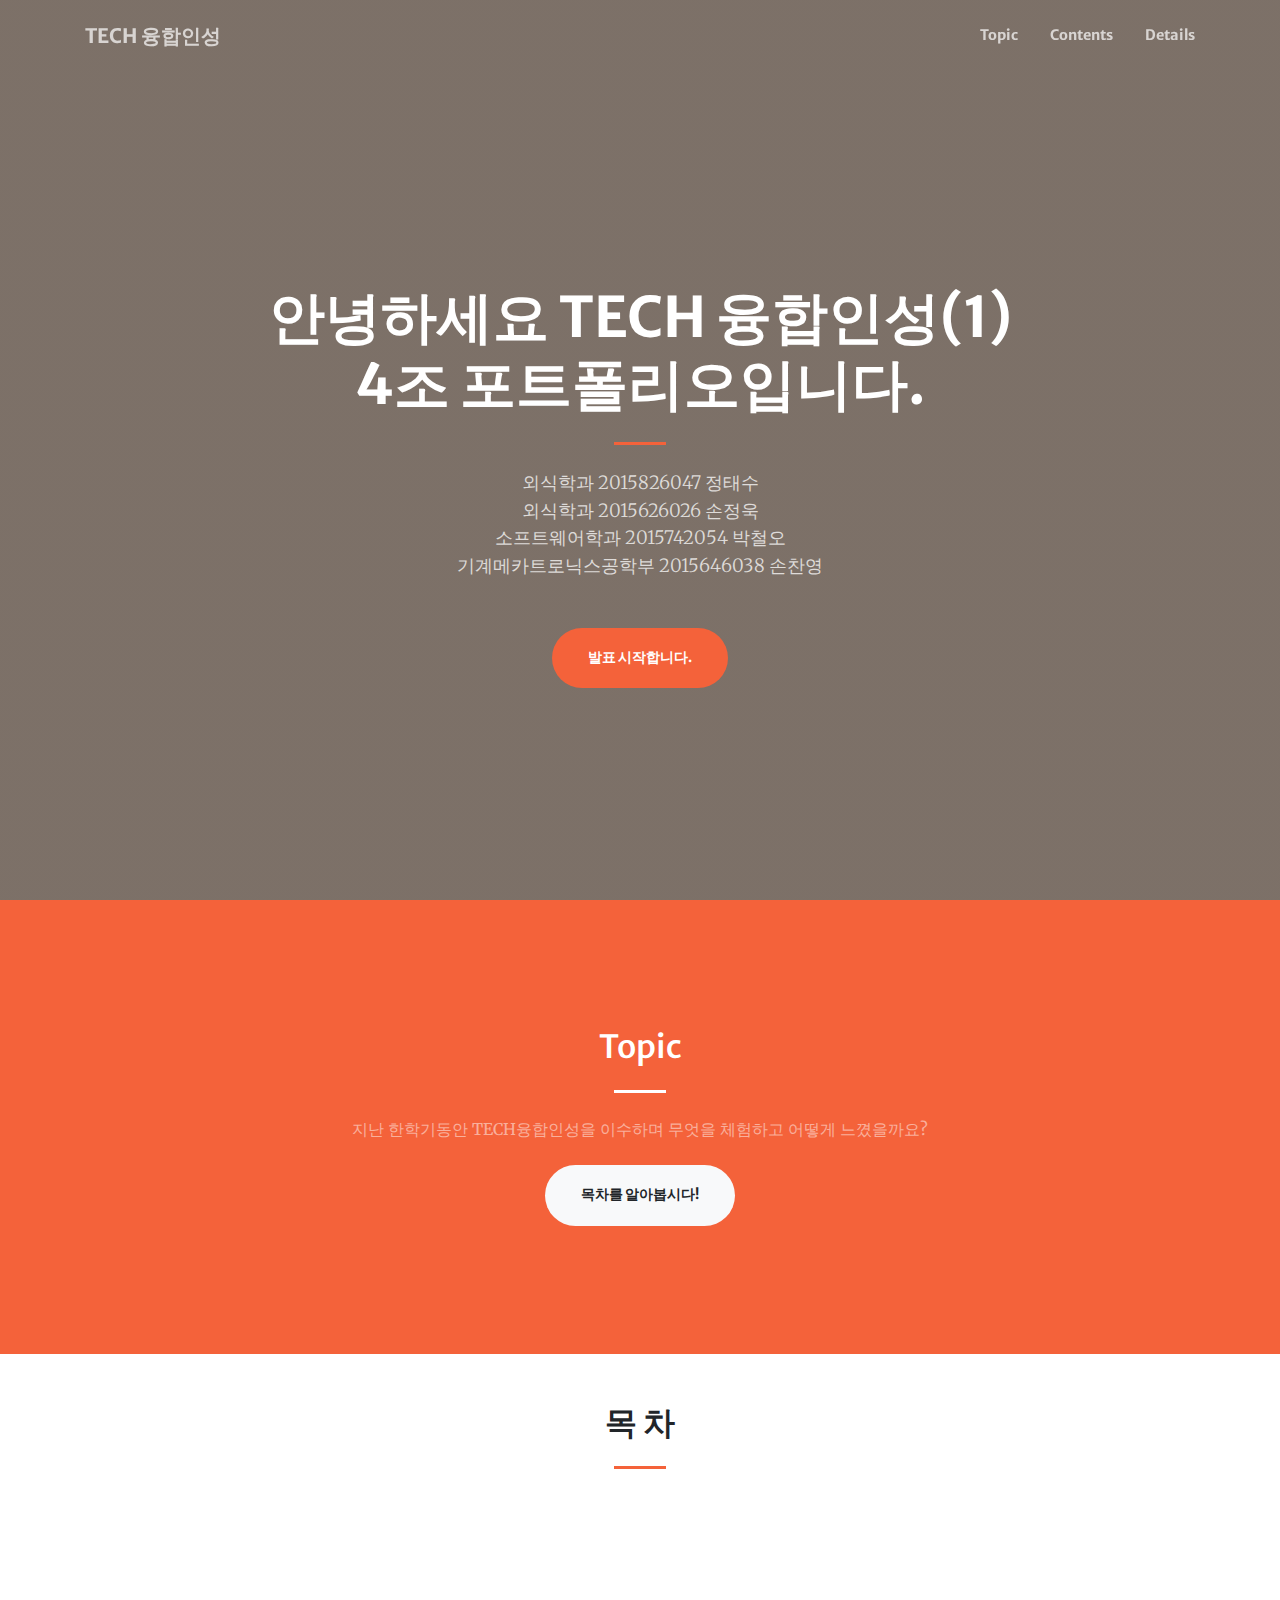
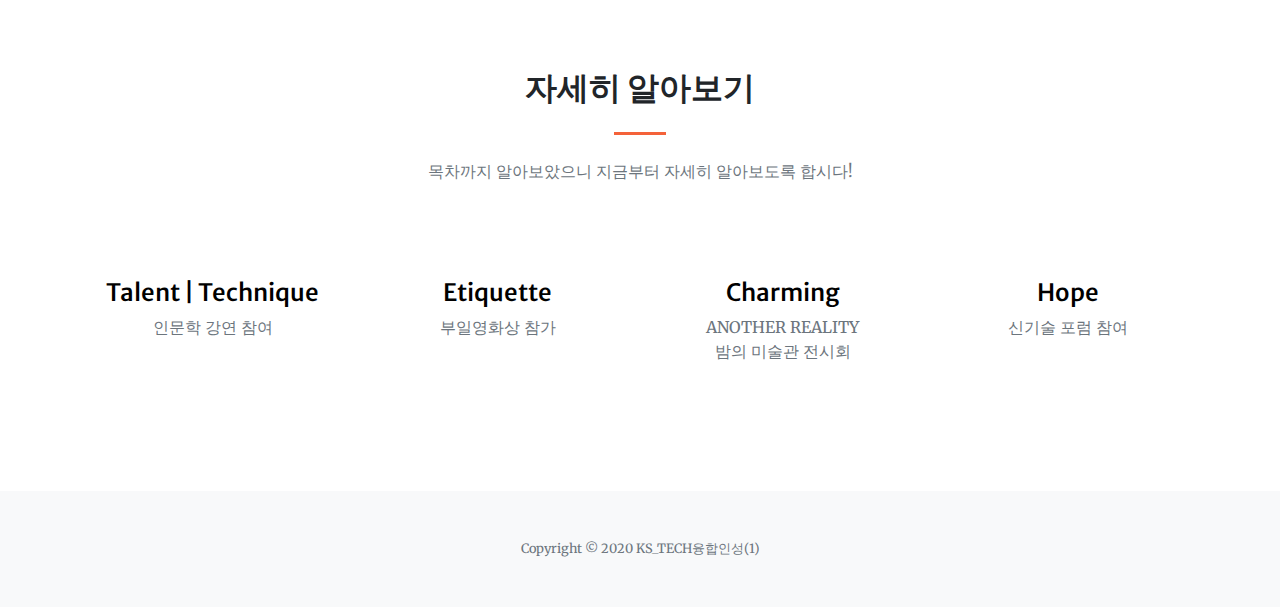
==== index.html @ 01df4cb5 "id change about  -> topic, portfolio -> contents, contact -> details" ====
<!DOCTYPE html>
<html lang="ko">
    <head>
        <meta charset="utf-8" />
        <meta name="viewport" content="width=device-width, initial-scale=1, shrink-to-fit=no" />
        <meta name="description" content="" />
        <meta name="author" content="" />
        <title>TECH융합인성 4조 포트폴리오</title>
        <!-- Favicon-->
        <link rel="icon" type="image/x-icon" href="assets/img/favicon.ico" />
        <!-- Font Awesome icons (free version)-->
        <script src="https://use.fontawesome.com/releases/v5.13.0/js/all.js" crossorigin="anonymous"></script>
        <!-- Google fonts-->
        <link href="https://fonts.googleapis.com/css?family=Merriweather+Sans:400,700" rel="stylesheet" />
        <link href="https://fonts.googleapis.com/css?family=Merriweather:400,300,300italic,400italic,700,700italic" rel="stylesheet" type="text/css" />
        <!-- Third party plugin CSS-->
        <link href="https://cdnjs.cloudflare.com/ajax/libs/magnific-popup.js/1.1.0/magnific-popup.min.css" rel="stylesheet" />
        <!-- Core theme CSS (includes Bootstrap)-->
        <link href="./css/styles.css" rel="stylesheet"/>
    </head>
    <body id="page-top">
        <!-- Navigation-->
        <nav class="navbar navbar-expand-lg navbar-light fixed-top py-3" id="mainNav">
            <div class="container">
                <a class="navbar-brand js-scroll-trigger" href="#page-top">TECH 융합인성</a><button class="navbar-toggler navbar-toggler-right" type="button" data-toggle="collapse" data-target="#navbarResponsive" aria-controls="navbarResponsive" aria-expanded="false" aria-label="Toggle navigation"><span class="navbar-toggler-icon"></span></button>
                <div class="collapse navbar-collapse" id="navbarResponsive">
                    <ul class="navbar-nav ml-auto my-2 my-lg-0">
                        <li class="nav-item"><a class="nav-link js-scroll-trigger" href="#topic">Topic</a></li>
                        <li class="nav-item"><a class="nav-link js-scroll-trigger" href="#contents">Contents</a></li>
                        <li class="nav-item"><a class="nav-link js-scroll-trigger" href="#details">Details</a></li>
                    </ul>
                </div>
            </div>
        </nav>
        <!-- Masthead-->
        <header class="masthead">
            <div class="container h-100">
                <div class="row h-100 align-items-center justify-content-center text-center">
                    <div class="col-lg-10 align-self-end">
                        <h1 class="text-uppercase text-white font-weight-bold">안녕하세요 TECH 융합인성(1)<br> 4조 포트폴리오입니다.</h1>
                        <hr class="divider my-4" />
                    </div>
                    <div class="col-lg-8 align-self-baseline">
                        <p class="text-white-75 font-weight-light mb-5">
                            외식학과 2015826047 정태수<br>
                            외식학과 2015626026 손정욱<br>
                            소프트웨어학과 2015742054 박철오<br>
                            기계메카트로닉스공학부 2015646038 손찬영<br>
                        </p>
                        <a class="btn btn-primary btn-xl js-scroll-trigger" href="#topic">발표 시작합니다.</a>
                    </div>
                </div>
            </div>
        </header>
        <!-- About-->
        <section class="page-section bg-primary" id="topic">
            <div class="container">
                <div class="row justify-content-center">
                    <div class="col-lg-8 text-center">
                        <h2 class="text-white mt-0">Topic</h2>
                        <hr class="divider light my-4" />
                        <p class="text-white-50 mb-4">지난 한학기동안 TECH융합인성을 이수하며 무엇을 체험하고 어떻게 느꼈을까요?</p>
                        <a class="btn btn-light btn-xl js-scroll-trigger" href="#contents">목차를 알아봅시다!</a> 
                    </div>
                </div>
            </div>
        </section>

        <!-- contents -->
        <section id="contents">
            <div class="container-fluid p-0">
                <h2 class="text-center mt-0" style="font-weight: 600; padding-top: 50px;">목 차</h2>
                <hr class="divider my-4" />
                <div class="row no-gutters">
                    <div class="col-lg-4 col-sm-6">
                        <a class="contents-box" href="assets/img/portfolio/fullsize/1.jpg"
                            ><img class="img-fluid" src="assets/img/portfolio/thumbnails/1.jpg" alt="" />
                            <div class="contents-box-caption">
                                <div class="project-category text-white-50">Talent | Technique</div>
                                <div class="project-name">인문학 강연 참여</div>
                            </div></a
                        >
                    </div>
                    <div class="col-lg-4 col-sm-6">
                        <a class="contents-box" href="assets/img/portfolio/fullsize/2.jpg"
                            ><img class="img-fluid" src="assets/img/portfolio/thumbnails/2.jpg" alt="" />
                            <div class="contents-box-caption">
                                <div class="project-category text-white-50">Etiquette</div>
                                <div class="project-name">부일영화상 참여</div>
                            </div></a
                        >
                    </div>
                    <div class="col-lg-4 col-sm-6">
                        <a class="contents-box" href="assets/img/portfolio/fullsize/3.jpg"
                            ><img class="img-fluid" src="assets/img/portfolio/thumbnails/3.jpg" alt="" />
                            <div class="contents-box-caption">
                                <div class="project-category text-white-50">Charming</div>
                                <div class="project-name">ANOTHER REALITY<br>밤의 미술관 전시회</div>
                            </div></a
                        >
                    </div>
                    <div class="col-lg-4 col-sm-6">
                        <a class="contents-box" href="assets/img/portfolio/fullsize/4.jpg"
                            ><img class="img-fluid" src="assets/img/portfolio/thumbnails/4.jpg" alt="" />
                            <div class="contents-box-caption">
                                <div class="project-category text-white-50">Hope</div>
                                <div class="project-name">신기술 포럼 참여</div>
                            </div></a
                        >
                    </div>
                </div>
            </div>
        </section>
        <!-- Call to action-->
        <!-- <section class="page-section bg-dark text-white">
            <div class="container text-center">
                <h2 class="mb-4">Free Download at Start Bootstrap!</h2>
                <a class="btn btn-light btn-xl" href="https://startbootstrap.com/themes/creative/">Download Now!</a>
            </div>
        </section> -->
        <!-- Details -->
        <section class="page-section" id="details">
            <div class="container">
                <div class="row justify-content-center">
                    <div class="col-lg-8 text-center">
                        <h2 class="mt-0" style="font-weight: 600;">자세히 알아보기</h2>
                        <hr class="divider my-4" />
                        <p class="text-muted mb-5">목차까지 알아보았으니 지금부터 자세히 알아보도록 합시다!</p>
                    </div>
                </div>
                <div class="row">
                    <div class="col-lg-3 col-md-6 text-center">
                        <div class="mt-5">
                            <a href="./pages/tech.html">
                            <i class="fas fa-4x fa-laptop-code text-primary mb-4"></i>
                            <div style="color: black;">
                                <h3 class="h4 mb-2">Talent | Technique</h3>
                                <p class="text-muted mb-0">인문학 강연 참여</p>
                            </div>
                            </a>
                        </div>
                    </div>
                    <div class="col-lg-3 col-md-6 text-center">
                        <div class="mt-5">
                            <a href="./pages/etiquette.html">
                            <i class="fas fa-4x fa-gem text-primary mb-4"></i>
                            <div style="color: black;">
                                <h3 class="h4 mb-2">Etiquette</h3>
                                <p class="text-muted mb-0">부일영화상 참가</p>
                            </div>
                            </a>
                        </div>
                    </div>
                    <div class="col-lg-3 col-md-6 text-center">
                        <div class="mt-5">
                            <a href="./pages/charming.html">
                            <i class="fas fa-4x fa-heart text-primary mb-4"></i>
                            <div style="color: black;">
                                <h3 class="h4 mb-2">Charming</h3>
                                <p class="text-muted mb-0">ANOTHER REALITY<br>밤의 미술관 전시회</p>
                            </div>
                            </a>
                        </div>
                    </div>
                    <div class="col-lg-3 col-md-6 text-center">
                        <div class="mt-5">
                            <a href="./pages/hope.html">
                            <i class="fas fa-4x fa-laptop-code text-primary mb-4"></i>
                            <div style="color: black;">
                                <h3 class="h4 mb-2">Hope</h3>
                                <p class="text-muted mb-0">신기술 포럼 참여</p>
                            </div>
                            </a>
                        </div>
                    </div>
                </div>
            </div>
        </section>
        <!-- Footer-->
        <footer class="bg-light py-5">
            <div class="container"><div class="small text-center text-muted">Copyright © 2020 KS_TECH융합인성(1)</div></div>
        </footer>
        <!-- Bootstrap core JS-->
        <script src="https://cdnjs.cloudflare.com/ajax/libs/jquery/3.4.1/jquery.min.js"></script>
        <script src="https://stackpath.bootstrapcdn.com/bootstrap/4.4.1/js/bootstrap.bundle.min.js"></script>
        <!-- Third party plugin JS-->
        <script src="https://cdnjs.cloudflare.com/ajax/libs/jquery-easing/1.4.1/jquery.easing.min.js"></script>
        <script src="https://cdnjs.cloudflare.com/ajax/libs/magnific-popup.js/1.1.0/jquery.magnific-popup.min.js"></script>
        <!-- Core theme JS-->
        <script src="js/scripts.js"></script>
    </body>
</html>
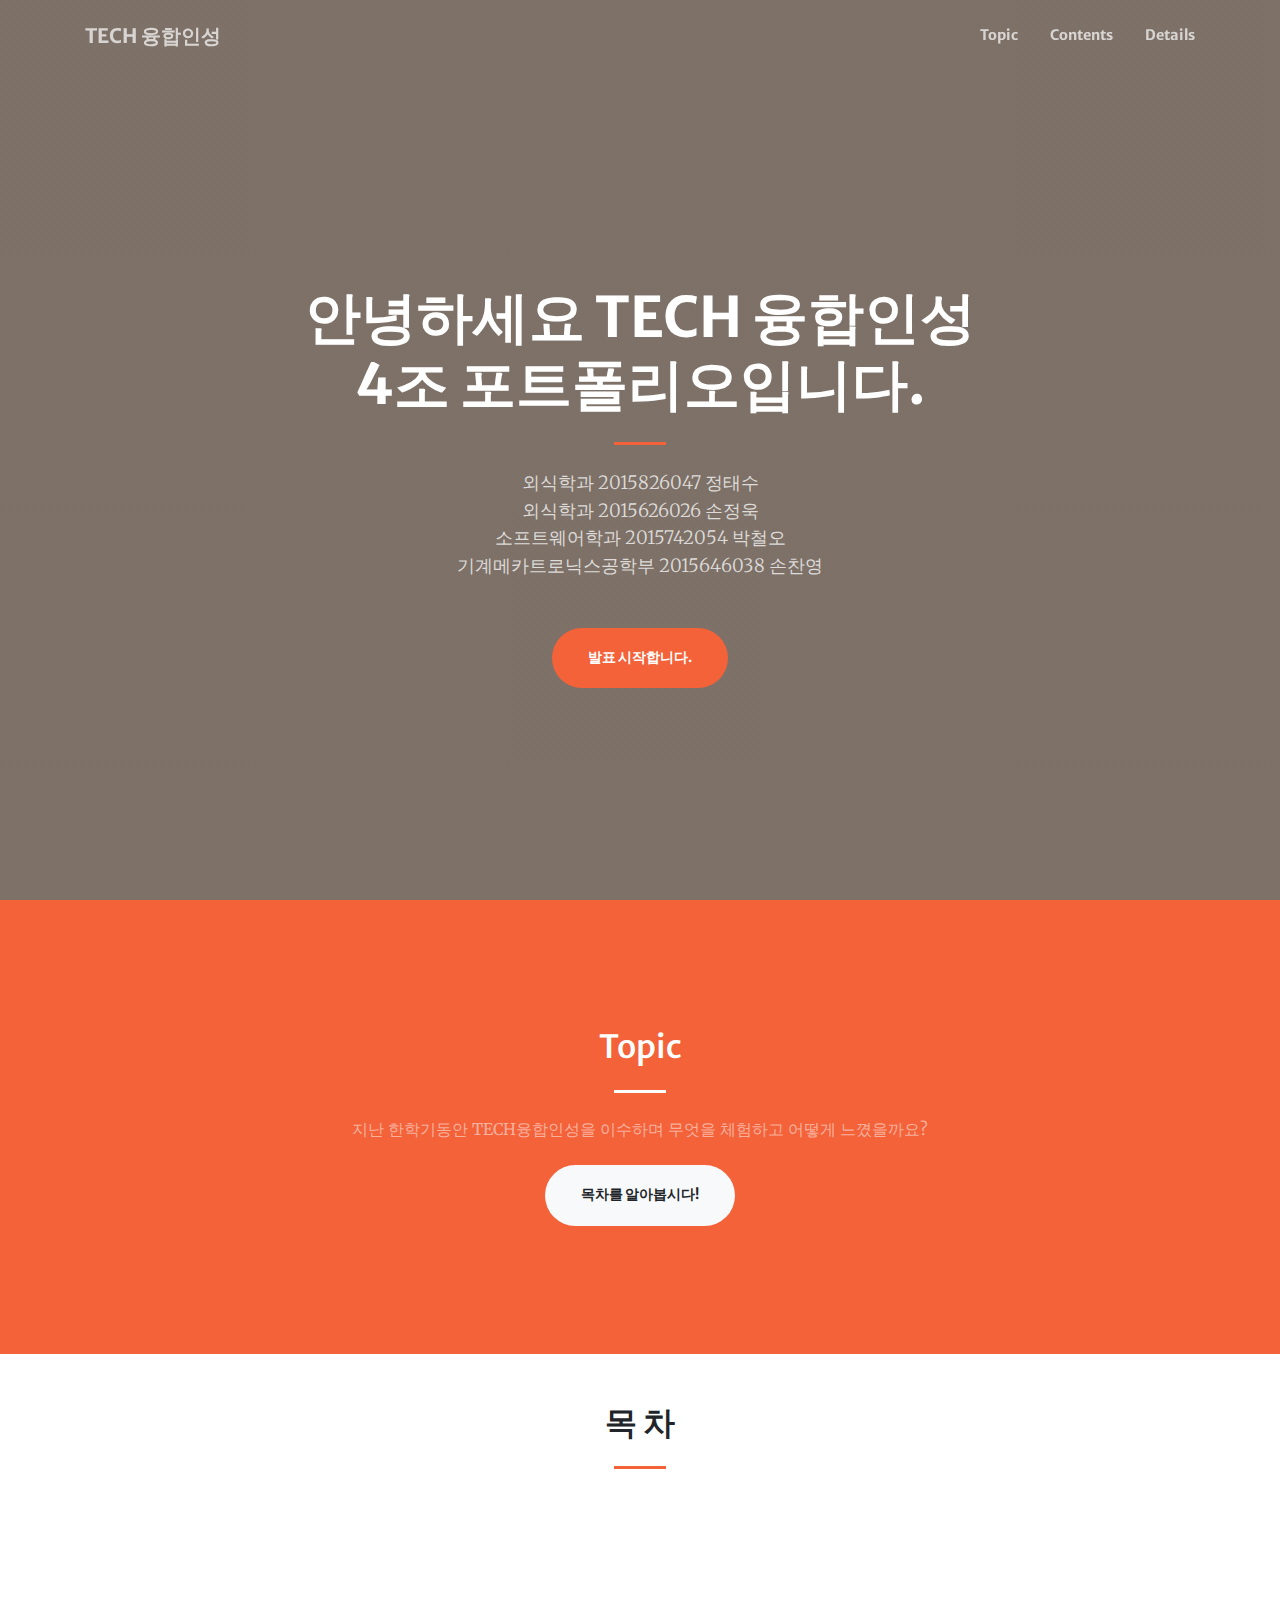
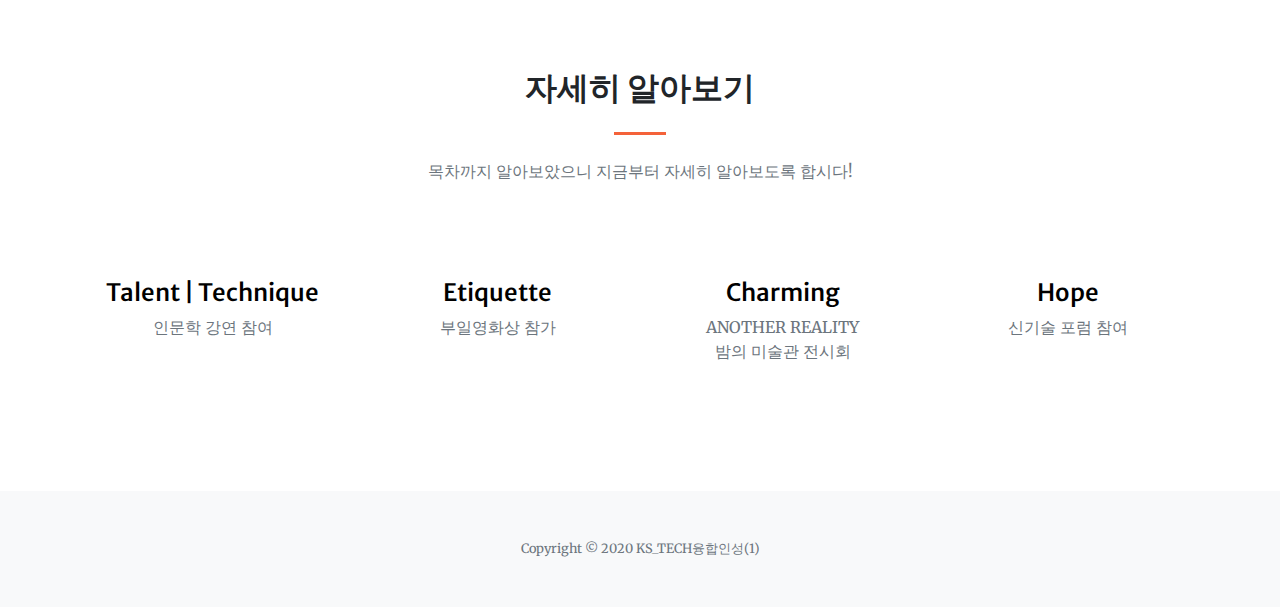
==== commit 5de2cbf9: "Update index.html" ====
--- a/index.html
+++ b/index.html
@@ -37,7 +37,7 @@
             <div class="container h-100">
                 <div class="row h-100 align-items-center justify-content-center text-center">
                     <div class="col-lg-10 align-self-end">
-                        <h1 class="text-uppercase text-white font-weight-bold">안녕하세요 TECH 융합인성(1)<br> 4조 포트폴리오입니다.</h1>
+                        <h1 class="text-uppercase text-white font-weight-bold">안녕하세요 TECH 융합인성<br> 4조 포트폴리오입니다.</h1>
                         <hr class="divider my-4" />
                     </div>
                     <div class="col-lg-8 align-self-baseline">
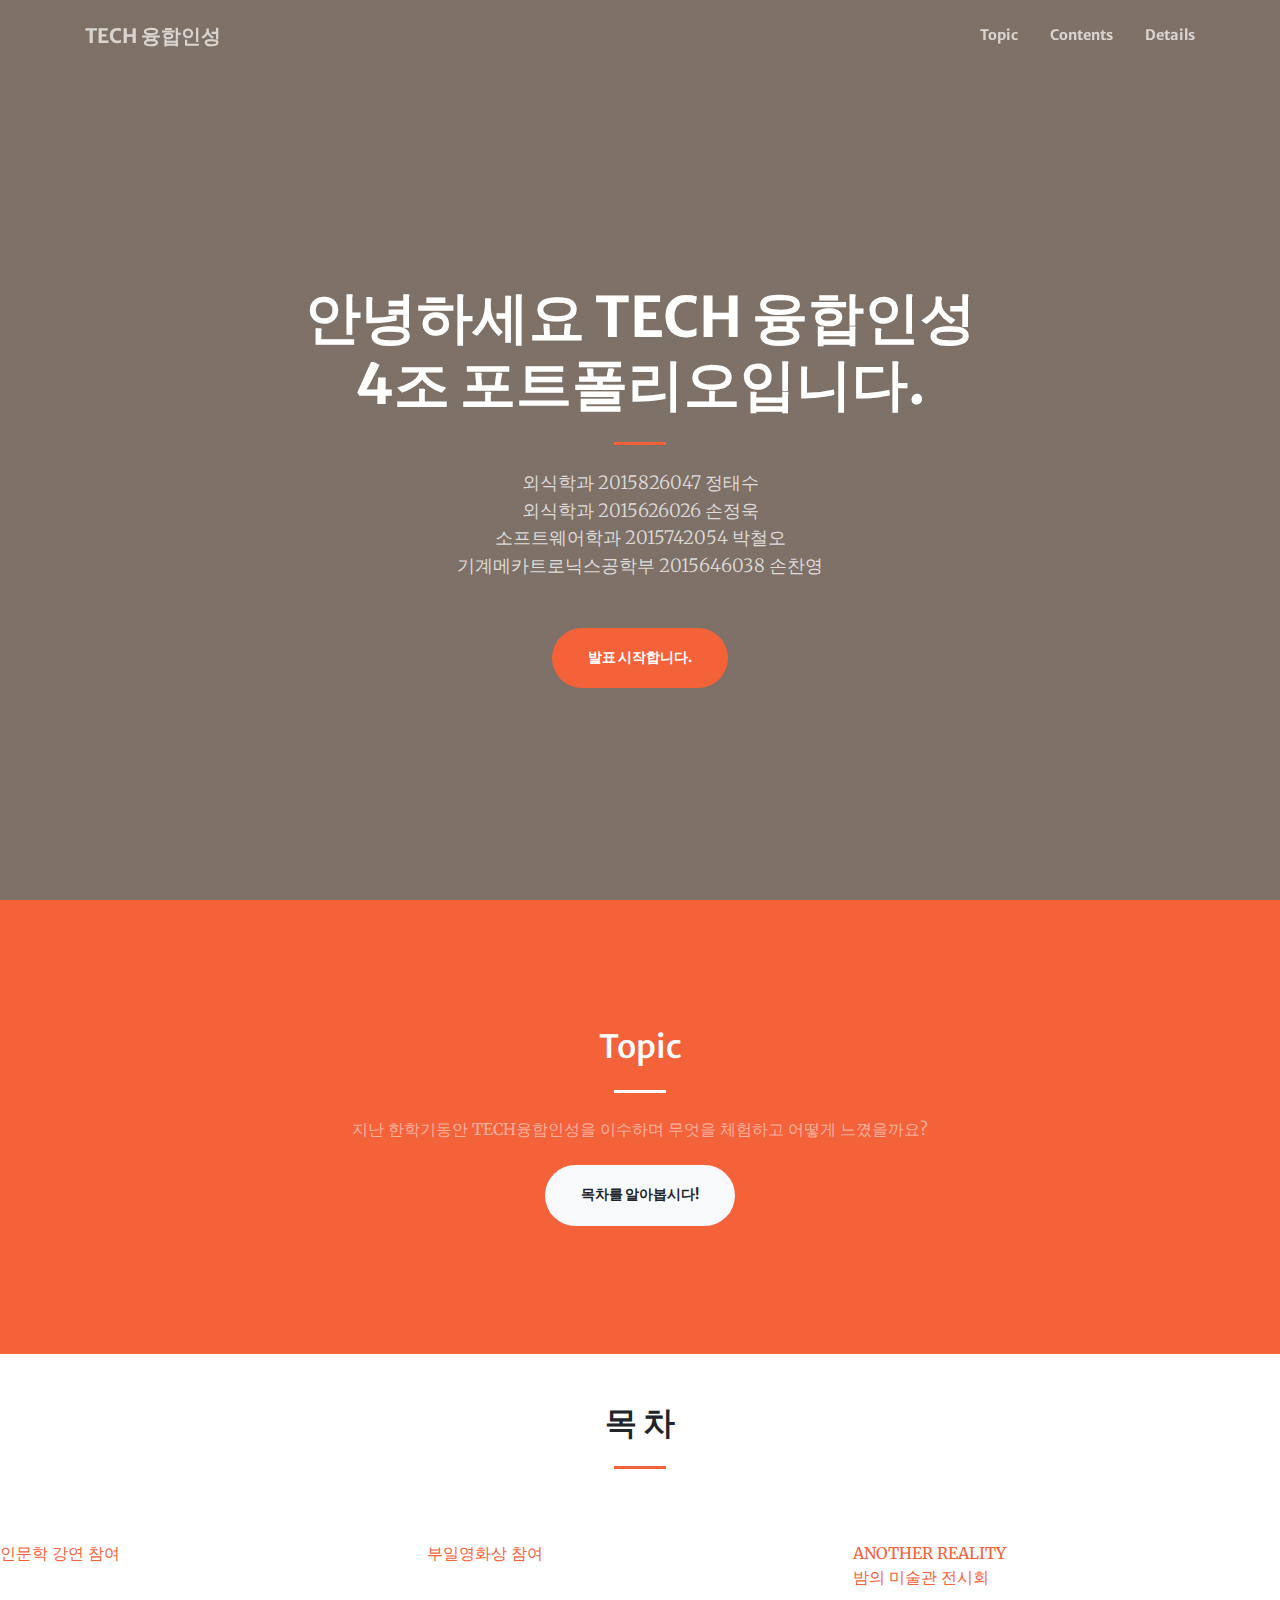
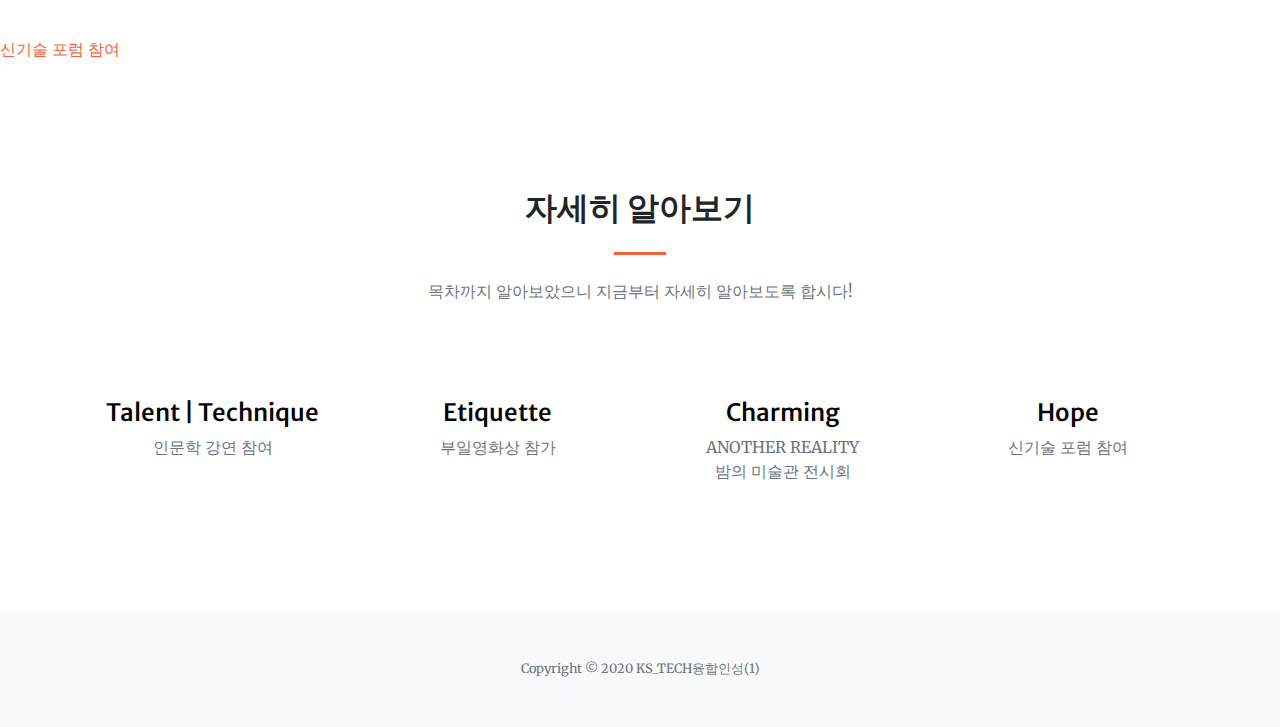
==== commit f93c2466: "오타수정" ====
--- a/index.html
+++ b/index.html
@@ -26,7 +26,7 @@
                 <div class="collapse navbar-collapse" id="navbarResponsive">
                     <ul class="navbar-nav ml-auto my-2 my-lg-0">
                         <li class="nav-item"><a class="nav-link js-scroll-trigger" href="#topic">Topic</a></li>
-                        <li class="nav-item"><a class="nav-link js-scroll-trigger" href="#contents">Contents</a></li>
+                        <li class="nav-item"><a class="nav-link js-scroll-trigger" href="#portfolio">Contents</a></li>
                         <li class="nav-item"><a class="nav-link js-scroll-trigger" href="#details">Details</a></li>
                     </ul>
                 </div>
@@ -60,49 +60,49 @@
                         <h2 class="text-white mt-0">Topic</h2>
                         <hr class="divider light my-4" />
                         <p class="text-white-50 mb-4">지난 한학기동안 TECH융합인성을 이수하며 무엇을 체험하고 어떻게 느꼈을까요?</p>
-                        <a class="btn btn-light btn-xl js-scroll-trigger" href="#contents">목차를 알아봅시다!</a> 
+                        <a class="btn btn-light btn-xl js-scroll-trigger" href="#portfolio">목차를 알아봅시다!</a> 
                     </div>
                 </div>
             </div>
         </section>
 
-        <!-- contents -->
-        <section id="contents">
+        <!-- portfolio -->
+        <section id="portfolio">
             <div class="container-fluid p-0">
                 <h2 class="text-center mt-0" style="font-weight: 600; padding-top: 50px;">목 차</h2>
                 <hr class="divider my-4" />
                 <div class="row no-gutters">
                     <div class="col-lg-4 col-sm-6">
-                        <a class="contents-box" href="assets/img/portfolio/fullsize/1.jpg"
+                        <a class="portfolio-box" href="assets/img/portfolio/fullsize/1.jpg"
                             ><img class="img-fluid" src="assets/img/portfolio/thumbnails/1.jpg" alt="" />
-                            <div class="contents-box-caption">
+                            <div class="portfolio-box-caption">
                                 <div class="project-category text-white-50">Talent | Technique</div>
                                 <div class="project-name">인문학 강연 참여</div>
                             </div></a
                         >
                     </div>
                     <div class="col-lg-4 col-sm-6">
-                        <a class="contents-box" href="assets/img/portfolio/fullsize/2.jpg"
+                        <a class="portfolio-box" href="assets/img/portfolio/fullsize/2.jpg"
                             ><img class="img-fluid" src="assets/img/portfolio/thumbnails/2.jpg" alt="" />
-                            <div class="contents-box-caption">
+                            <div class="portfolio-box-caption">
                                 <div class="project-category text-white-50">Etiquette</div>
                                 <div class="project-name">부일영화상 참여</div>
                             </div></a
                         >
                     </div>
                     <div class="col-lg-4 col-sm-6">
-                        <a class="contents-box" href="assets/img/portfolio/fullsize/3.jpg"
+                        <a class="portfolio-box" href="assets/img/portfolio/fullsize/3.jpg"
                             ><img class="img-fluid" src="assets/img/portfolio/thumbnails/3.jpg" alt="" />
-                            <div class="contents-box-caption">
+                            <div class="portfolio-box-caption">
                                 <div class="project-category text-white-50">Charming</div>
                                 <div class="project-name">ANOTHER REALITY<br>밤의 미술관 전시회</div>
                             </div></a
                         >
                     </div>
                     <div class="col-lg-4 col-sm-6">
-                        <a class="contents-box" href="assets/img/portfolio/fullsize/4.jpg"
+                        <a class="portfolio-box" href="assets/img/portfolio/fullsize/4.jpg"
                             ><img class="img-fluid" src="assets/img/portfolio/thumbnails/4.jpg" alt="" />
-                            <div class="contents-box-caption">
+                            <div class="portfolio-box-caption">
                                 <div class="project-category text-white-50">Hope</div>
                                 <div class="project-name">신기술 포럼 참여</div>
                             </div></a
@@ -143,7 +143,7 @@
                     <div class="col-lg-3 col-md-6 text-center">
                         <div class="mt-5">
                             <a href="./pages/etiquette.html">
-                            <i class="fas fa-4x fa-gem text-primary mb-4"></i>
+                            <i class="fas fa-4x fa-globe text-primary mb-4"></i>
                             <div style="color: black;">
                                 <h3 class="h4 mb-2">Etiquette</h3>
                                 <p class="text-muted mb-0">부일영화상 참가</p>
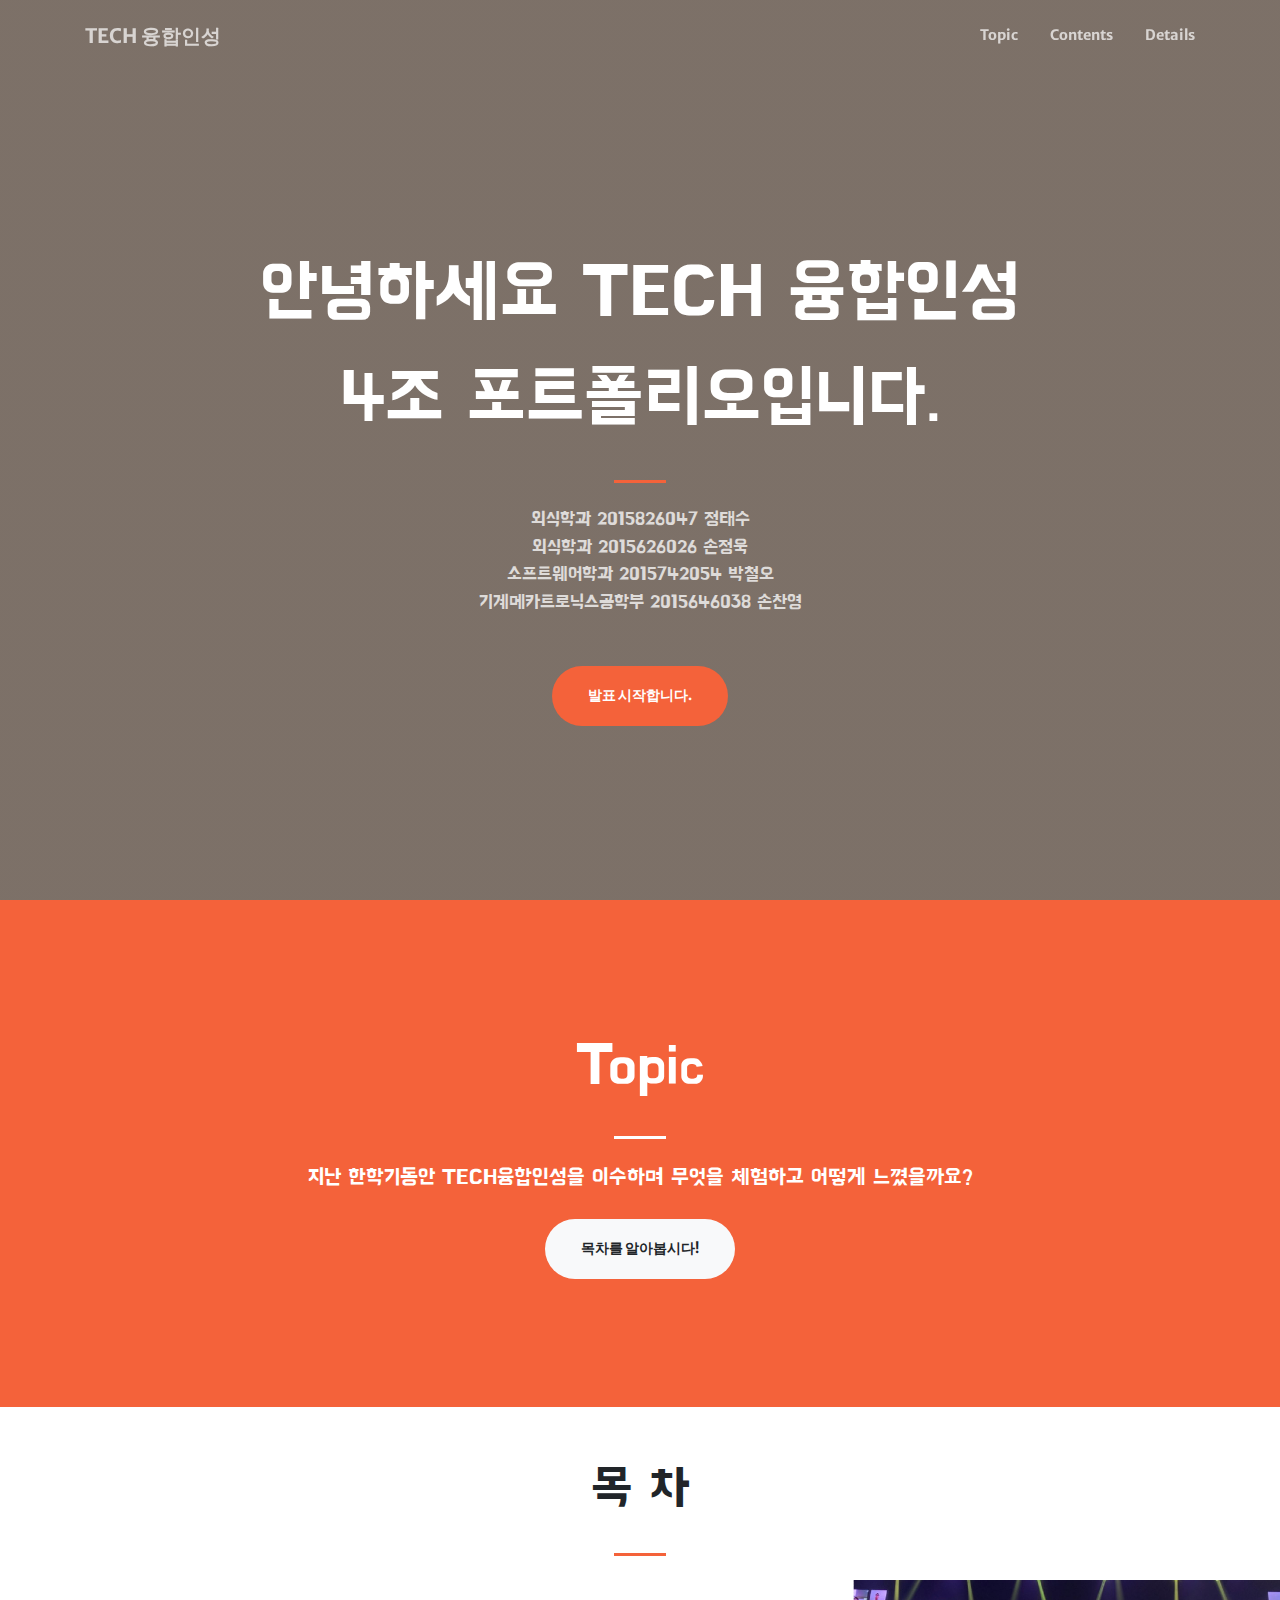
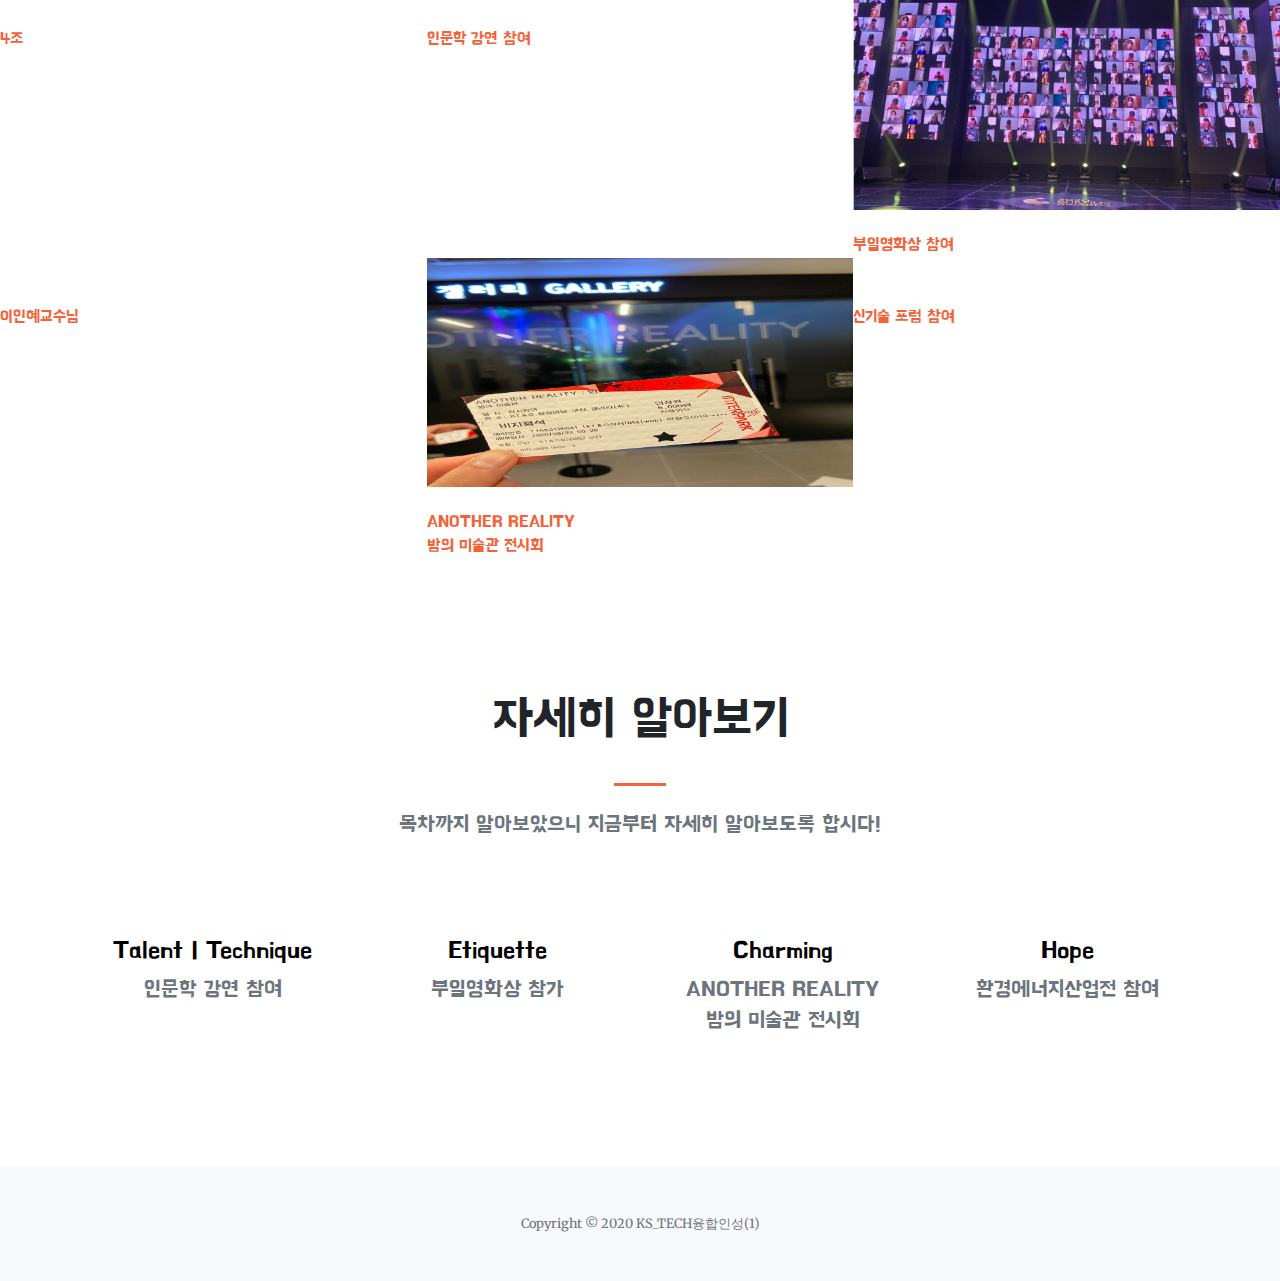
==== commit 58130ed7: "post Charming" ====
--- a/index.html
+++ b/index.html
@@ -17,10 +17,11 @@
         <link href="https://cdnjs.cloudflare.com/ajax/libs/magnific-popup.js/1.1.0/magnific-popup.min.css" rel="stylesheet" />
         <!-- Core theme CSS (includes Bootstrap)-->
         <link href="./css/styles.css" rel="stylesheet"/>
+        <link href="./css/font.css" rel="stylesheet">
     </head>
-    <body id="page-top">
+    <body id="page-top" >
         <!-- Navigation-->
-        <nav class="navbar navbar-expand-lg navbar-light fixed-top py-3" id="mainNav">
+        <nav class="navbar navbar-expand-lg navbar-light fixed-top py-3" id="mainNav" style="font-family: BMHANNA_11yrs; font-weight: 600;">
             <div class="container">
                 <a class="navbar-brand js-scroll-trigger" href="#page-top">TECH 융합인성</a><button class="navbar-toggler navbar-toggler-right" type="button" data-toggle="collapse" data-target="#navbarResponsive" aria-controls="navbarResponsive" aria-expanded="false" aria-label="Toggle navigation"><span class="navbar-toggler-icon"></span></button>
                 <div class="collapse navbar-collapse" id="navbarResponsive">
@@ -34,10 +35,10 @@
         </nav>
         <!-- Masthead-->
         <header class="masthead">
-            <div class="container h-100">
+            <div class="container h-100" style="font-family: BMHANNA_11yrs; font-weight: 600;">
                 <div class="row h-100 align-items-center justify-content-center text-center">
                     <div class="col-lg-10 align-self-end">
-                        <h1 class="text-uppercase text-white font-weight-bold">안녕하세요 TECH 융합인성<br> 4조 포트폴리오입니다.</h1>
+                        <p style="color: #fff; font-size: 70px;">안녕하세요 TECH 융합인성<br> 4조 포트폴리오입니다.</p>
                         <hr class="divider my-4" />
                     </div>
                     <div class="col-lg-8 align-self-baseline">
@@ -56,10 +57,10 @@
         <section class="page-section bg-primary" id="topic">
             <div class="container">
                 <div class="row justify-content-center">
-                    <div class="col-lg-8 text-center">
-                        <h2 class="text-white mt-0">Topic</h2>
+                    <div class="col-lg-8 text-center" style="font-family: BMHANNA_11yrs; font-weight: 600;">
+                        <p class="text-white mt-0" style="font-size: 56px;">Topic</p>
                         <hr class="divider light my-4" />
-                        <p class="text-white-50 mb-4">지난 한학기동안 TECH융합인성을 이수하며 무엇을 체험하고 어떻게 느꼈을까요?</p>
+                        <p class="text-white-50 mb-4" ><span style="color: #fff; font-size: 21px;">지난 한학기동안 TECH융합인성을 이수하며 무엇을 체험하고 어떻게 느꼈을까요?</span></p>
                         <a class="btn btn-light btn-xl js-scroll-trigger" href="#portfolio">목차를 알아봅시다!</a> 
                     </div>
                 </div>
@@ -67,19 +68,26 @@
         </section>
 
         <!-- portfolio -->
-        <section id="portfolio">
+        <section id="portfolio" style="font-family: BMHANNA_11yrs; font-weight: 600;">
             <div class="container-fluid p-0">
-                <h2 class="text-center mt-0" style="font-weight: 600; padding-top: 50px;">목 차</h2>
+                <p class="text-center mt-0" style="font-size: 48px; padding-top: 50px;">목 차</p>
                 <hr class="divider my-4" />
                 <div class="row no-gutters">
                     <div class="col-lg-4 col-sm-6">
+                        <a class="portfolio-box" href="assets/img/portfolio/fullsize/5.jpg">
+                            <img class="img-fluid" src="assets/img/portfolio/thumbnails/5.jpg" alt="" />
+                            <div class="portfolio-box-caption">
+                                <div class="project-category text-white-50">Etc.</div>
+                                <div class="project-name">4조</div>
+                            </div></a>
+                    </div>
+                    <div class="col-lg-4 col-sm-6">
                         <a class="portfolio-box" href="assets/img/portfolio/fullsize/1.jpg"
                             ><img class="img-fluid" src="assets/img/portfolio/thumbnails/1.jpg" alt="" />
                             <div class="portfolio-box-caption">
                                 <div class="project-category text-white-50">Talent | Technique</div>
                                 <div class="project-name">인문학 강연 참여</div>
-                            </div></a
-                        >
+                            </div></a>
                     </div>
                     <div class="col-lg-4 col-sm-6">
                         <a class="portfolio-box" href="assets/img/portfolio/fullsize/2.jpg"
@@ -87,8 +95,15 @@
                             <div class="portfolio-box-caption">
                                 <div class="project-category text-white-50">Etiquette</div>
                                 <div class="project-name">부일영화상 참여</div>
-                            </div></a
-                        >
+                            </div></a>
+                    </div>
+                    <div class="col-lg-4 col-sm-6">
+                        <a class="portfolio-box" href="assets/img/portfolio/fullsize/6.jpg"
+                            ><img class="img-fluid" src="assets/img/portfolio/thumbnails/6.jpg" alt="" />
+                            <div class="portfolio-box-caption">
+                                <div class="project-category text-white-50">Etc.</div>
+                                <div class="project-name">이인혜교수님</div>
+                            </div></a>
                     </div>
                     <div class="col-lg-4 col-sm-6">
                         <a class="portfolio-box" href="assets/img/portfolio/fullsize/3.jpg"
@@ -96,8 +111,7 @@
                             <div class="portfolio-box-caption">
                                 <div class="project-category text-white-50">Charming</div>
                                 <div class="project-name">ANOTHER REALITY<br>밤의 미술관 전시회</div>
-                            </div></a
-                        >
+                            </div></a>
                     </div>
                     <div class="col-lg-4 col-sm-6">
                         <a class="portfolio-box" href="assets/img/portfolio/fullsize/4.jpg"
@@ -105,9 +119,9 @@
                             <div class="portfolio-box-caption">
                                 <div class="project-category text-white-50">Hope</div>
                                 <div class="project-name">신기술 포럼 참여</div>
-                            </div></a
-                        >
-                    </div>
+                            </div></a>
+                    </div>
+                    
                 </div>
             </div>
         </section>
@@ -119,23 +133,23 @@
             </div>
         </section> -->
         <!-- Details -->
-        <section class="page-section" id="details">
+        <section class="page-section" id="details" style="font-family: BMHANNA_11yrs; font-weight: 600;">
             <div class="container">
                 <div class="row justify-content-center">
                     <div class="col-lg-8 text-center">
-                        <h2 class="mt-0" style="font-weight: 600;">자세히 알아보기</h2>
+                        <p class="mt-0" style="font-size: 48px;">자세히 알아보기</p>
                         <hr class="divider my-4" />
-                        <p class="text-muted mb-5">목차까지 알아보았으니 지금부터 자세히 알아보도록 합시다!</p>
+                        <p class="text-muted mb-5" style="font-size: 21px;">목차까지 알아보았으니 지금부터 자세히 알아보도록 합시다!</p>
                     </div>
                 </div>
                 <div class="row">
                     <div class="col-lg-3 col-md-6 text-center">
                         <div class="mt-5">
                             <a href="./pages/tech.html">
-                            <i class="fas fa-4x fa-laptop-code text-primary mb-4"></i>
-                            <div style="color: black;">
-                                <h3 class="h4 mb-2">Talent | Technique</h3>
-                                <p class="text-muted mb-0">인문학 강연 참여</p>
+                            <i class="fas fa-4x fa-user-alt text-primary mb-4"></i>
+                            <div style="color: black;">
+                                <p class="h4 mb-2" style="font-family: BMHANNA_11yrs;">Talent | Technique</p>
+                                <p class="text-muted mb-0" style="font-family: BMHANNA_11yrs; font-size: 21px;">인문학 강연 참여</p>
                             </div>
                             </a>
                         </div>
@@ -145,8 +159,8 @@
                             <a href="./pages/etiquette.html">
                             <i class="fas fa-4x fa-globe text-primary mb-4"></i>
                             <div style="color: black;">
-                                <h3 class="h4 mb-2">Etiquette</h3>
-                                <p class="text-muted mb-0">부일영화상 참가</p>
+                                <p class="h4 mb-2" style="font-family: BMHANNA_11yrs;" >Etiquette</p>
+                                <p class="text-muted mb-0" style="font-family: BMHANNA_11yrs; font-size: 21px;">부일영화상 참가</p>
                             </div>
                             </a>
                         </div>
@@ -156,8 +170,8 @@
                             <a href="./pages/charming.html">
                             <i class="fas fa-4x fa-heart text-primary mb-4"></i>
                             <div style="color: black;">
-                                <h3 class="h4 mb-2">Charming</h3>
-                                <p class="text-muted mb-0">ANOTHER REALITY<br>밤의 미술관 전시회</p>
+                                <p class="h4 mb-2" style="font-family: BMHANNA_11yrs;">Charming</p>
+                                <p class="text-muted mb-0" style="font-family: BMHANNA_11yrs; font-size: 21px; font-size: 21px;">ANOTHER REALITY<br>밤의 미술관 전시회</p>
                             </div>
                             </a>
                         </div>
@@ -167,8 +181,8 @@
                             <a href="./pages/hope.html">
                             <i class="fas fa-4x fa-laptop-code text-primary mb-4"></i>
                             <div style="color: black;">
-                                <h3 class="h4 mb-2">Hope</h3>
-                                <p class="text-muted mb-0">신기술 포럼 참여</p>
+                                <p class="h4 mb-2" style="font-family: BMHANNA_11yrs;">Hope</p>
+                                <p class="text-muted mb-0" style="font-family: BMHANNA_11yrs; font-size: 21px;">환경에너지산업전 참여</p>
                             </div>
                             </a>
                         </div>
--- a/css/font.css
+++ b/css/font.css
@@ -0,0 +1,7 @@
+@font-face {
+    font-family: 'BMHANNA_11yrs';
+    src: url('../assets/font/BMHANNA_11yrs_ttf.ttf') format('truetype');
+         /* url('../assets/font/BMHANNA_11yrs_otf.otf').format(''); */
+    font-weight: 600;
+    font-style: normal;
+  }
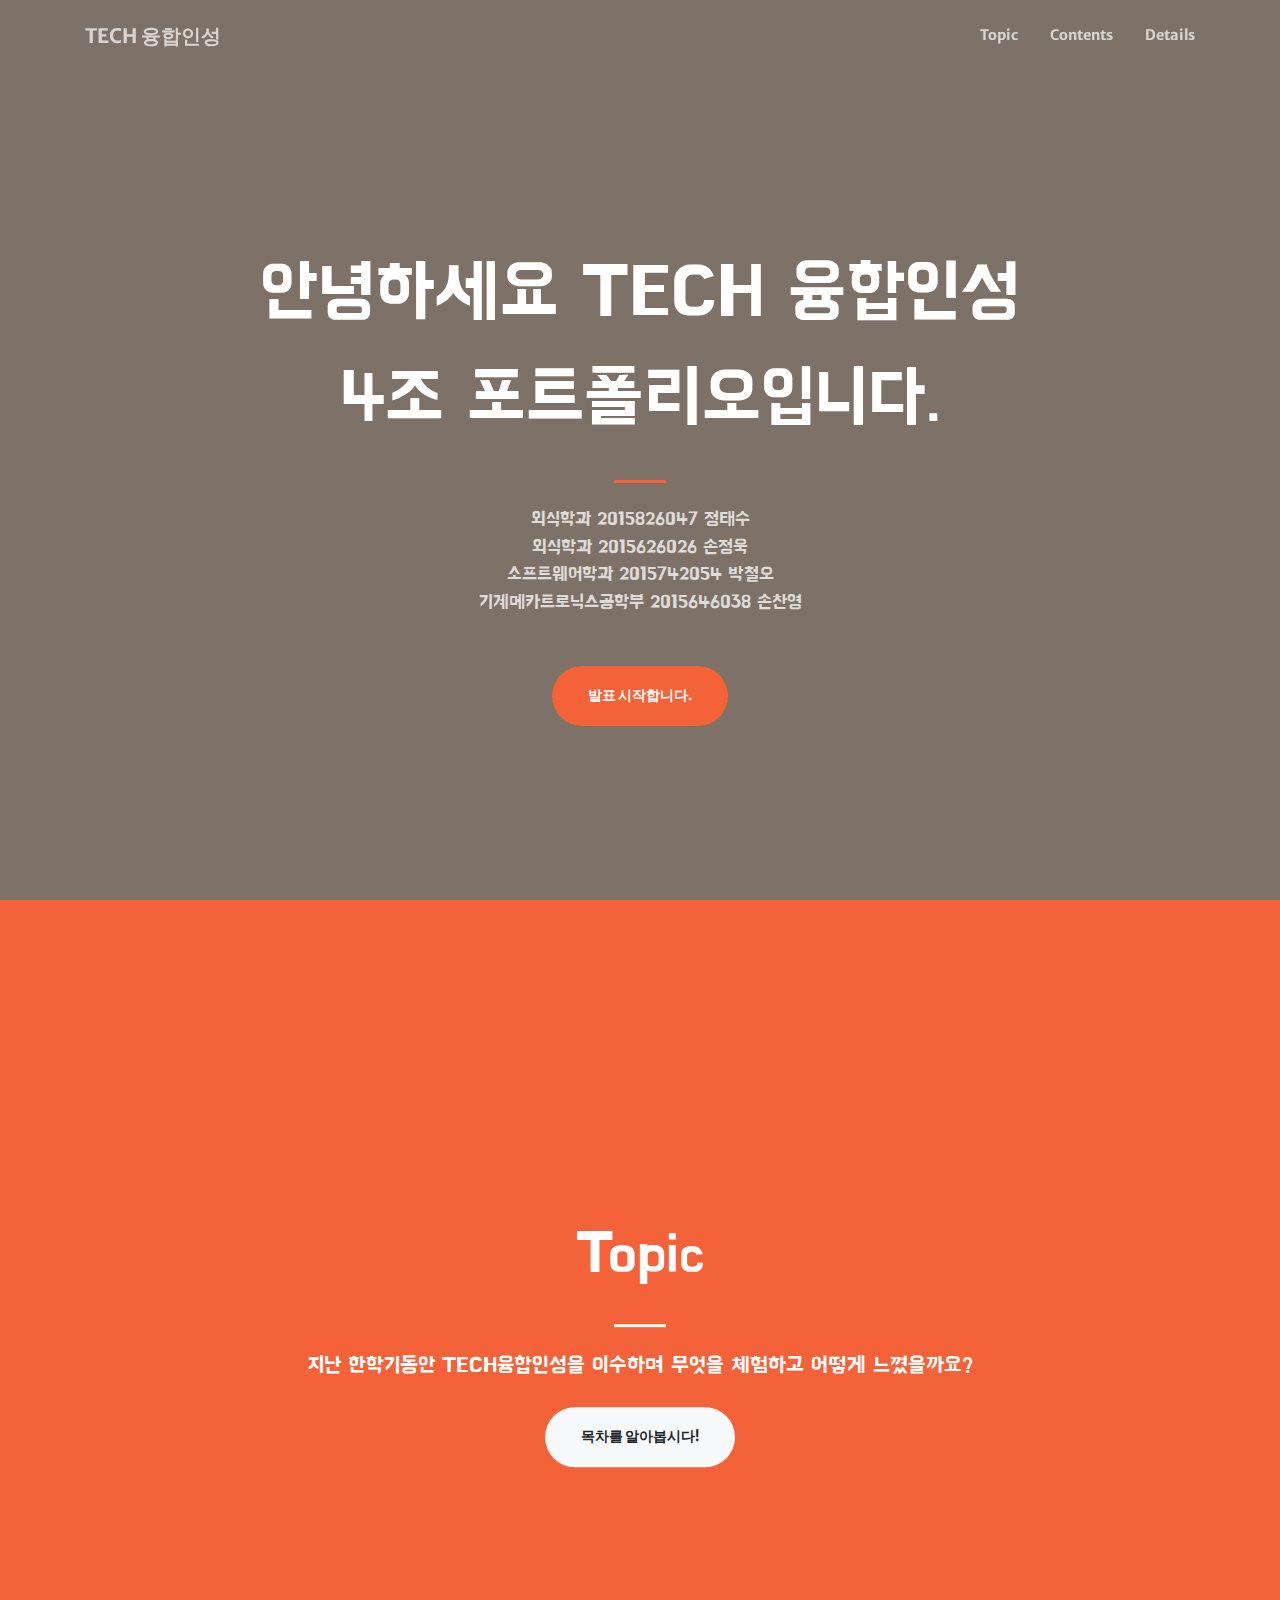
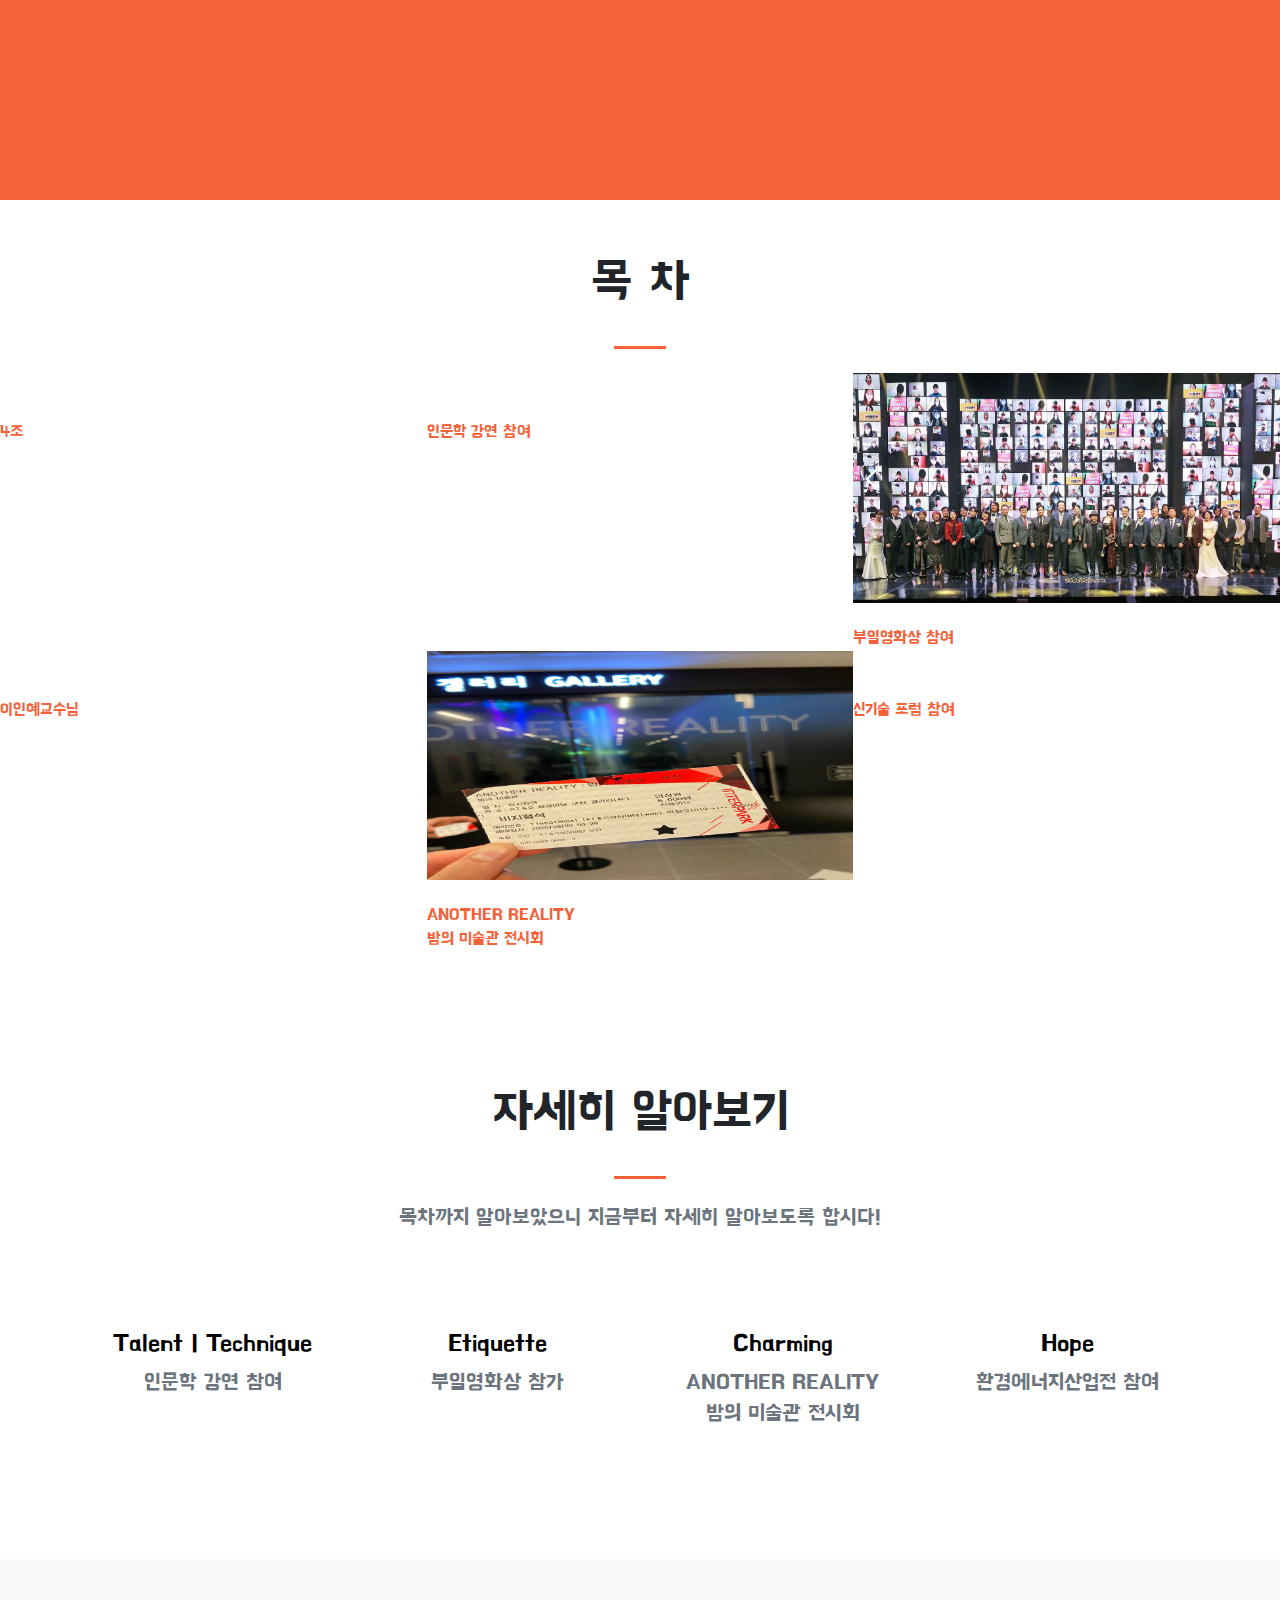
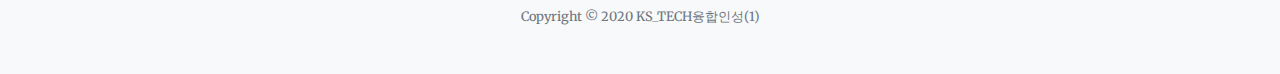
==== commit 71687c02: "update index.html" ====
--- a/index.html
+++ b/index.html
@@ -54,9 +54,9 @@
             </div>
         </header>
         <!-- About-->
-        <section class="page-section bg-primary" id="topic">
+        <section class="page-section bg-primary" id="topic" style="height: 100%;">
             <div class="container">
-                <div class="row justify-content-center">
+                <div class="row justify-content-center" style="position: relative; transform: translate(0, 75%);">
                     <div class="col-lg-8 text-center" style="font-family: BMHANNA_11yrs; font-weight: 600;">
                         <p class="text-white mt-0" style="font-size: 56px;">Topic</p>
                         <hr class="divider light my-4" />
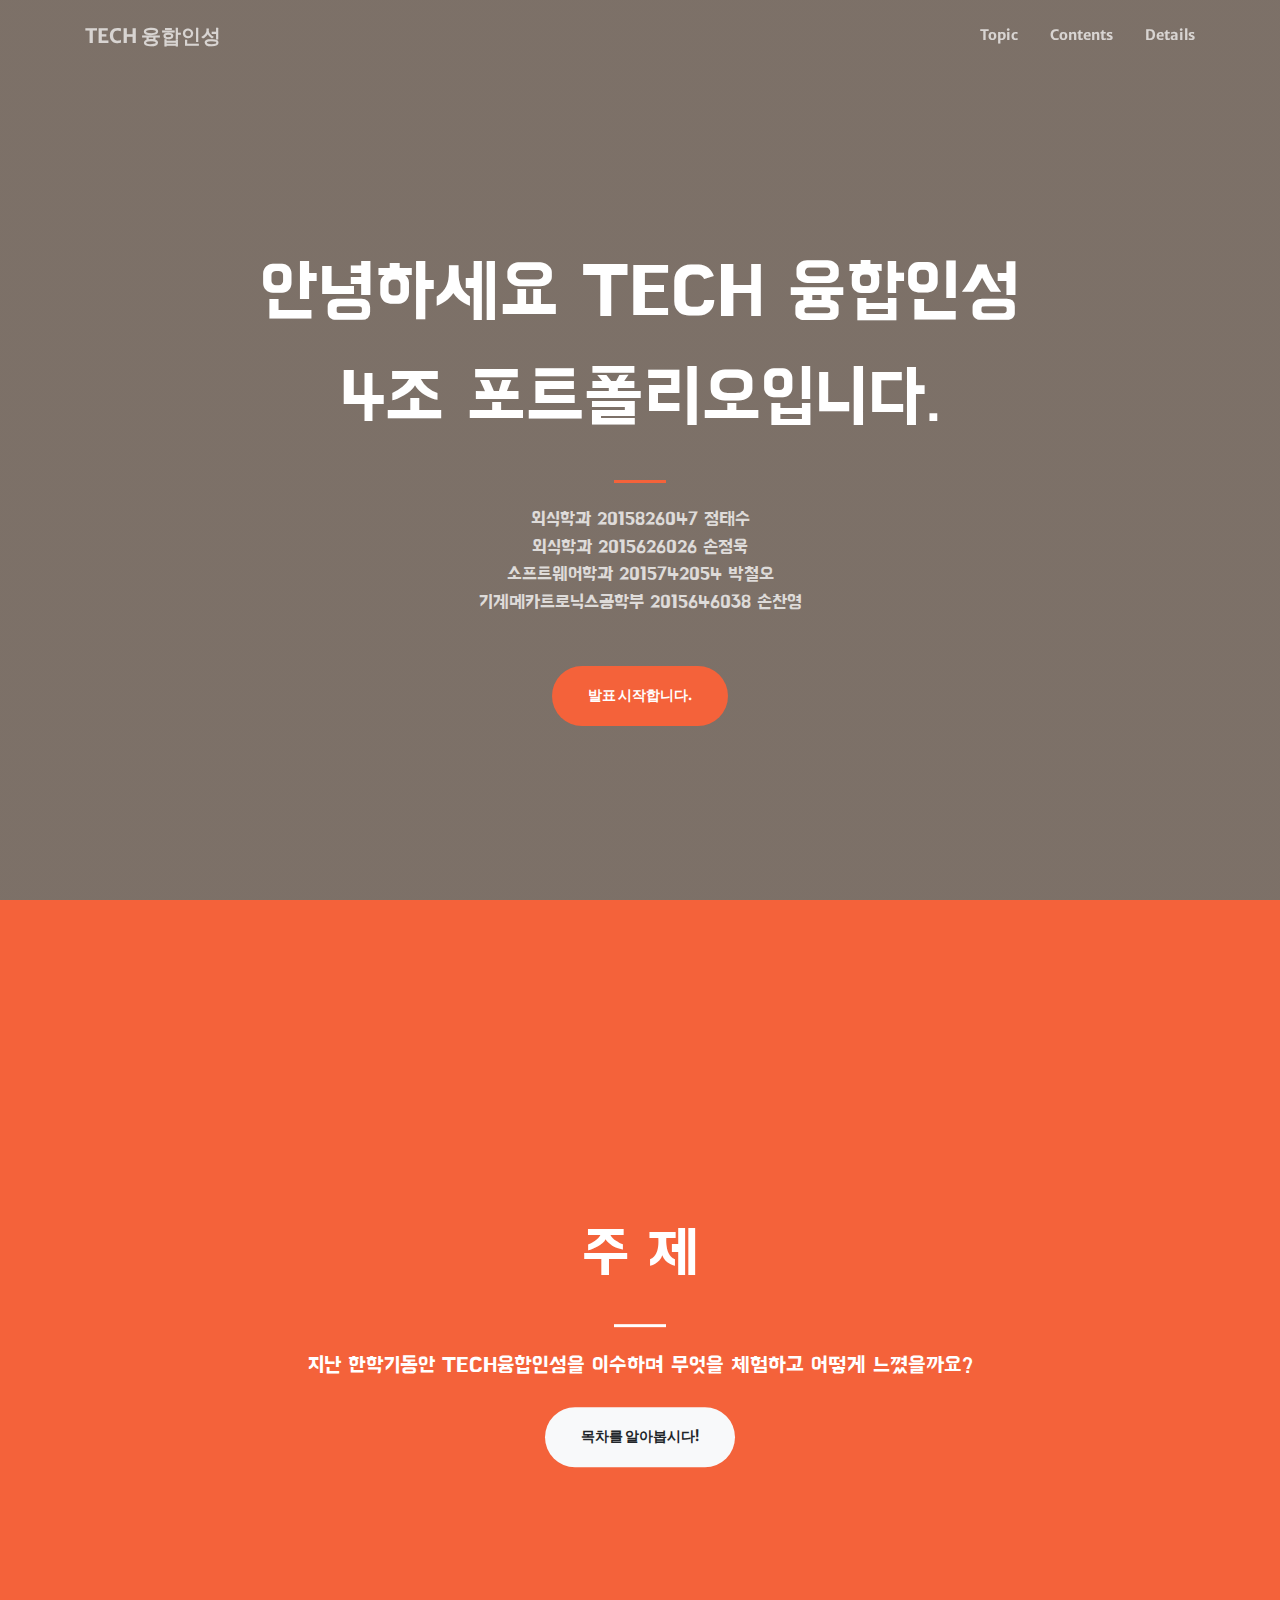
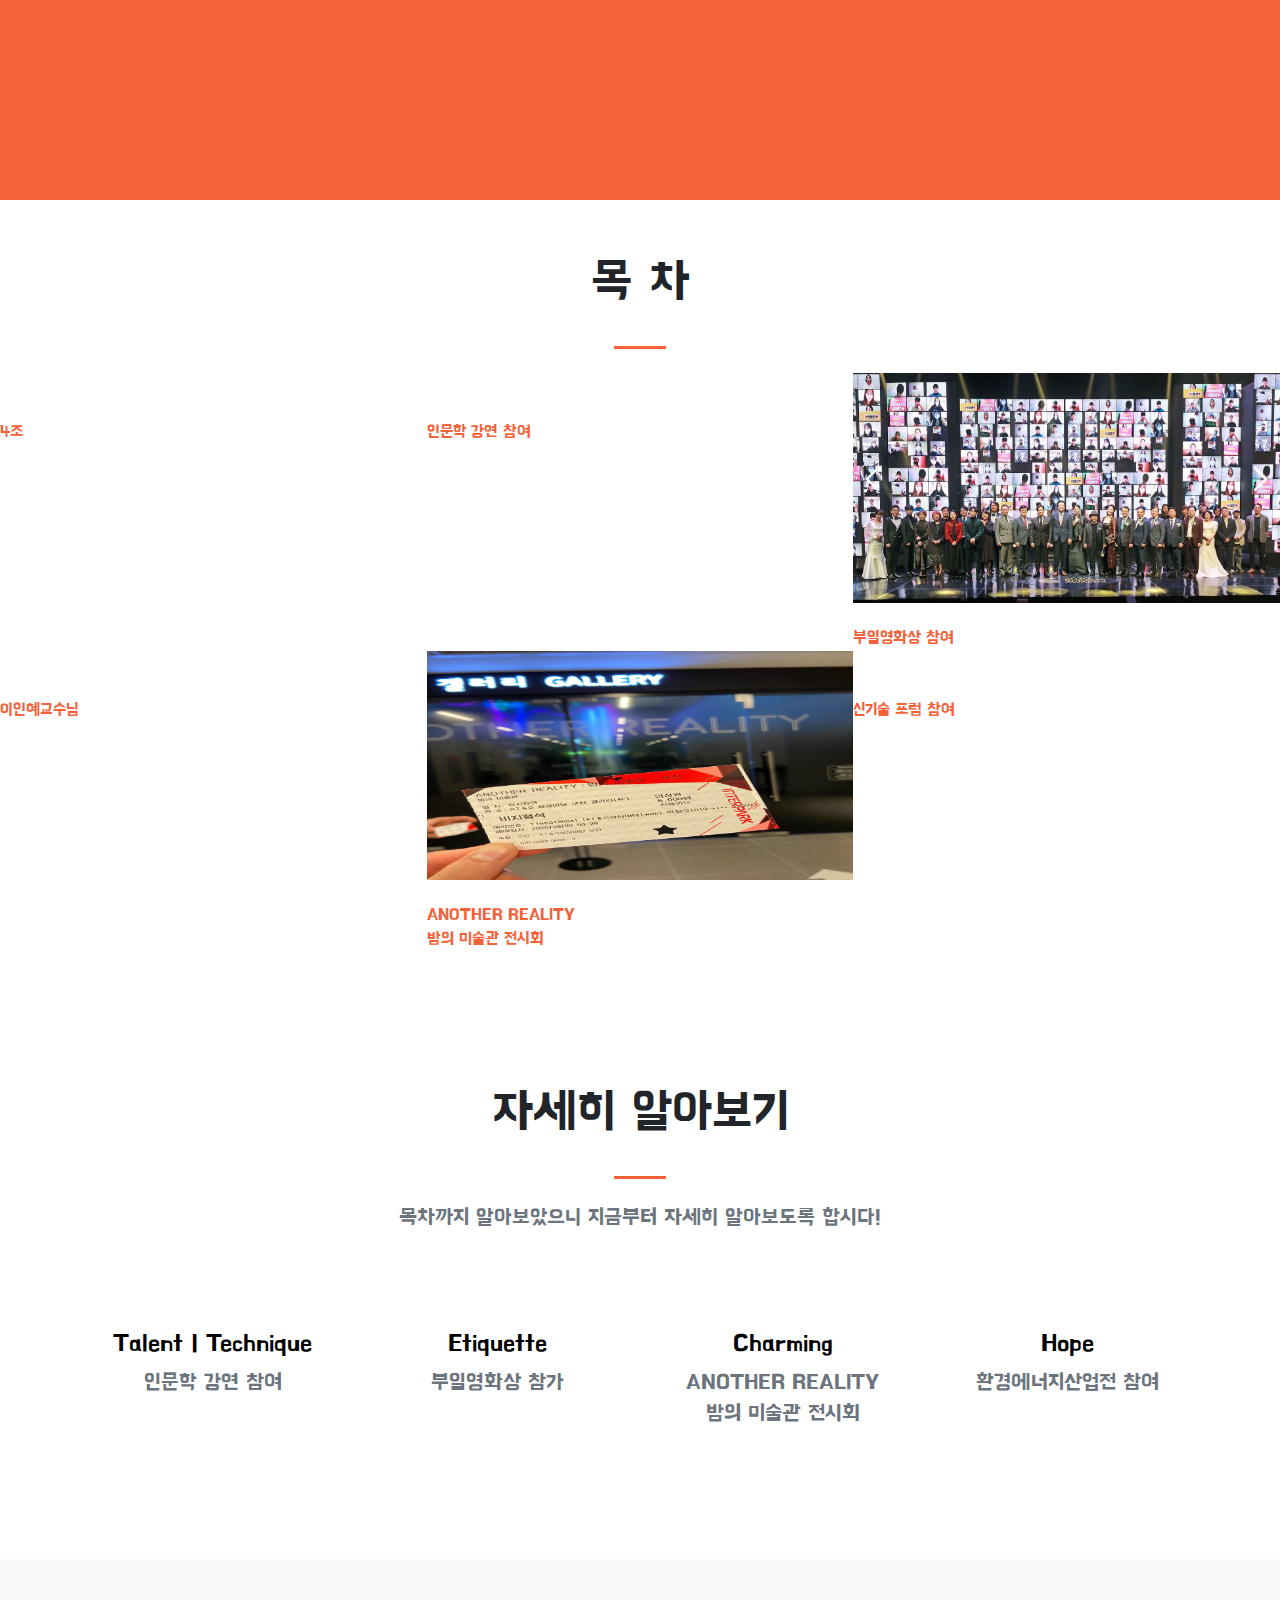
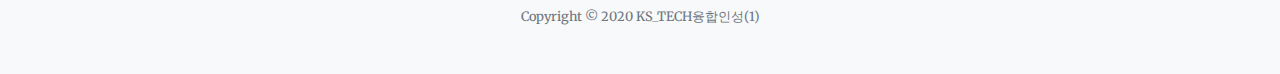
==== commit 3b626e97: "final" ====
--- a/index.html
+++ b/index.html
@@ -7,7 +7,7 @@
         <meta name="author" content="" />
         <title>TECH융합인성 4조 포트폴리오</title>
         <!-- Favicon-->
-        <link rel="icon" type="image/x-icon" href="assets/img/favicon.ico" />
+        <link rel="icon" type="image/x-icon" href="assets/img/favicon.png" />
         <!-- Font Awesome icons (free version)-->
         <script src="https://use.fontawesome.com/releases/v5.13.0/js/all.js" crossorigin="anonymous"></script>
         <!-- Google fonts-->
@@ -58,7 +58,7 @@
             <div class="container">
                 <div class="row justify-content-center" style="position: relative; transform: translate(0, 75%);">
                     <div class="col-lg-8 text-center" style="font-family: BMHANNA_11yrs; font-weight: 600;">
-                        <p class="text-white mt-0" style="font-size: 56px;">Topic</p>
+                        <p class="text-white mt-0" style="font-size: 56px;">주 제</p>
                         <hr class="divider light my-4" />
                         <p class="text-white-50 mb-4" ><span style="color: #fff; font-size: 21px;">지난 한학기동안 TECH융합인성을 이수하며 무엇을 체험하고 어떻게 느꼈을까요?</span></p>
                         <a class="btn btn-light btn-xl js-scroll-trigger" href="#portfolio">목차를 알아봅시다!</a> 
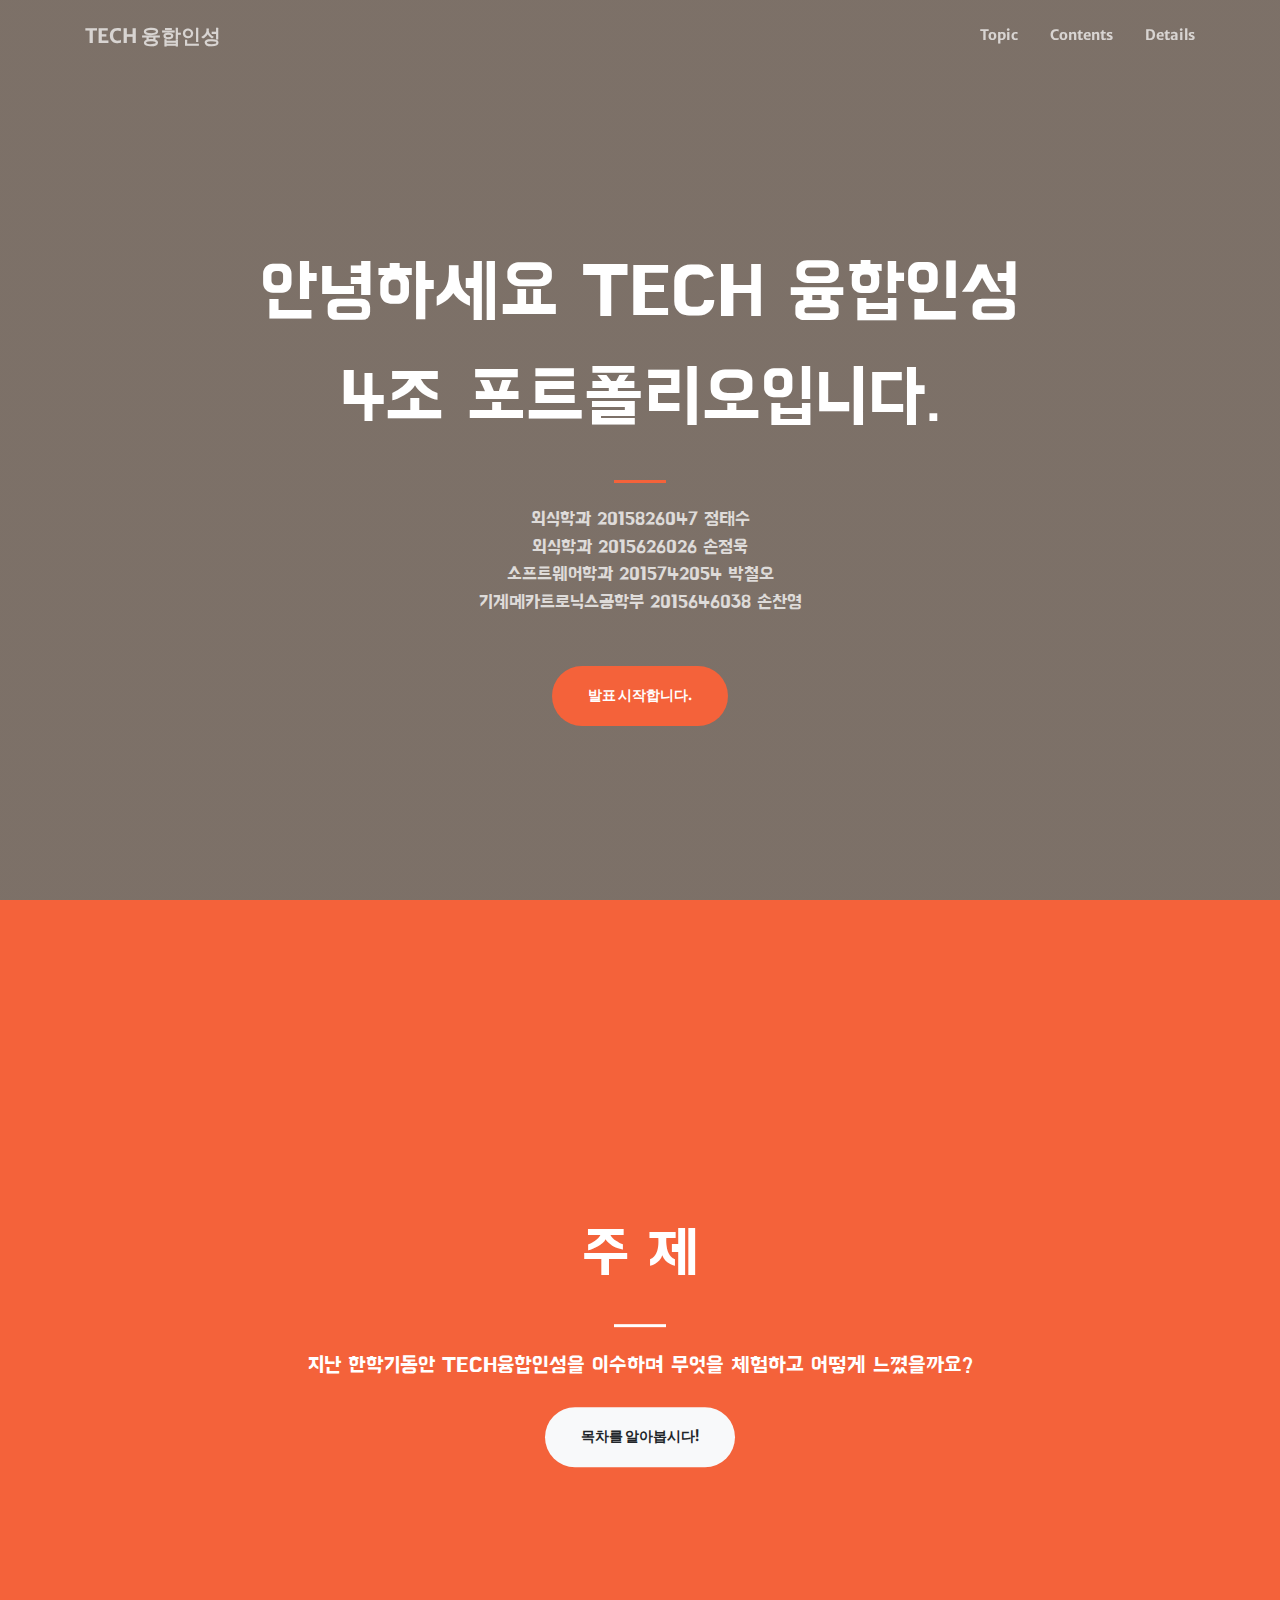
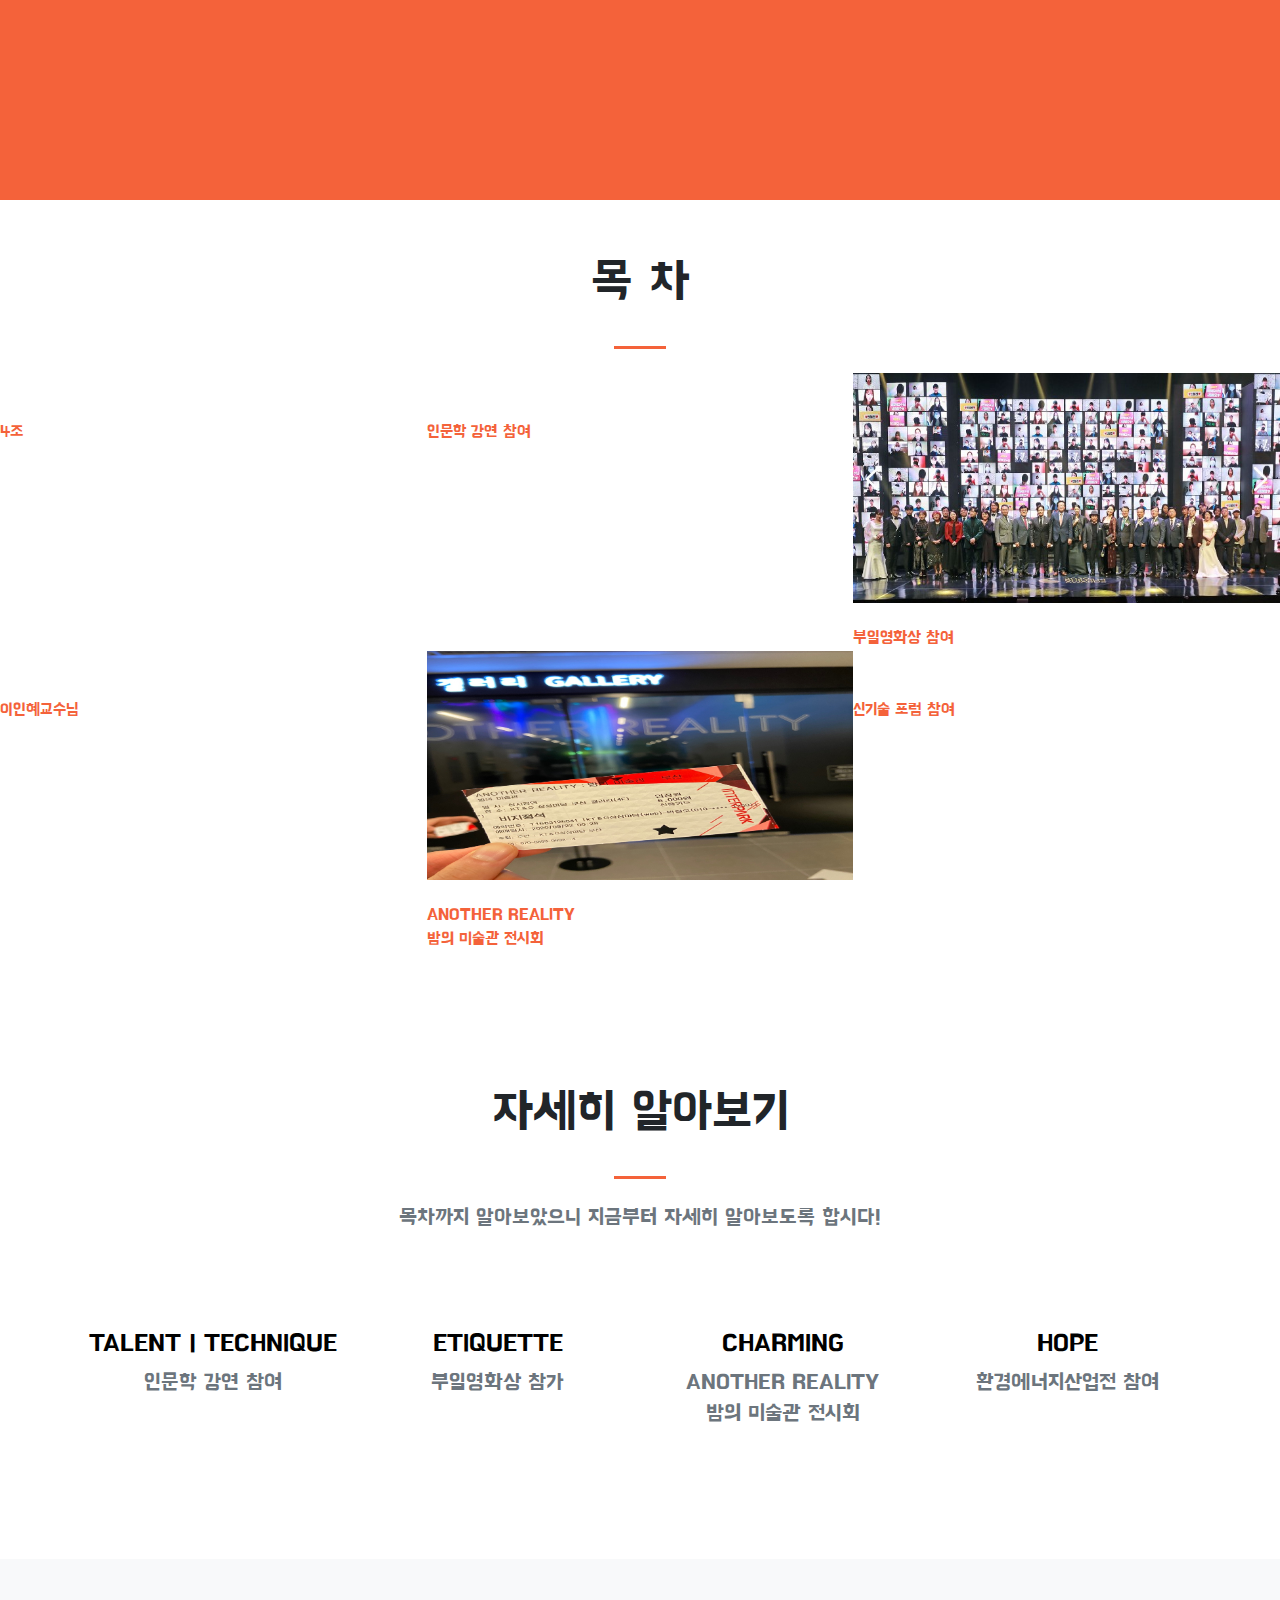
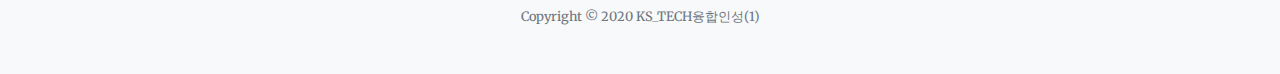
==== commit a307d081: "real final" ====
--- a/index.html
+++ b/index.html
@@ -148,7 +148,7 @@
                             <a href="./pages/tech.html">
                             <i class="fas fa-4x fa-user-alt text-primary mb-4"></i>
                             <div style="color: black;">
-                                <p class="h4 mb-2" style="font-family: BMHANNA_11yrs;">Talent | Technique</p>
+                                <p class="h4 mb-2" style="font-family: BMHANNA_11yrs;">TALENT | TECHNIQUE</p>
                                 <p class="text-muted mb-0" style="font-family: BMHANNA_11yrs; font-size: 21px;">인문학 강연 참여</p>
                             </div>
                             </a>
@@ -159,7 +159,7 @@
                             <a href="./pages/etiquette.html">
                             <i class="fas fa-4x fa-globe text-primary mb-4"></i>
                             <div style="color: black;">
-                                <p class="h4 mb-2" style="font-family: BMHANNA_11yrs;" >Etiquette</p>
+                                <p class="h4 mb-2" style="font-family: BMHANNA_11yrs;" >ETIQUETTE</p>
                                 <p class="text-muted mb-0" style="font-family: BMHANNA_11yrs; font-size: 21px;">부일영화상 참가</p>
                             </div>
                             </a>
@@ -170,7 +170,7 @@
                             <a href="./pages/charming.html">
                             <i class="fas fa-4x fa-heart text-primary mb-4"></i>
                             <div style="color: black;">
-                                <p class="h4 mb-2" style="font-family: BMHANNA_11yrs;">Charming</p>
+                                <p class="h4 mb-2" style="font-family: BMHANNA_11yrs;">CHARMING</p>
                                 <p class="text-muted mb-0" style="font-family: BMHANNA_11yrs; font-size: 21px; font-size: 21px;">ANOTHER REALITY<br>밤의 미술관 전시회</p>
                             </div>
                             </a>
@@ -181,7 +181,7 @@
                             <a href="./pages/hope.html">
                             <i class="fas fa-4x fa-laptop-code text-primary mb-4"></i>
                             <div style="color: black;">
-                                <p class="h4 mb-2" style="font-family: BMHANNA_11yrs;">Hope</p>
+                                <p class="h4 mb-2" style="font-family: BMHANNA_11yrs;">HOPE</p>
                                 <p class="text-muted mb-0" style="font-family: BMHANNA_11yrs; font-size: 21px;">환경에너지산업전 참여</p>
                             </div>
                             </a>
